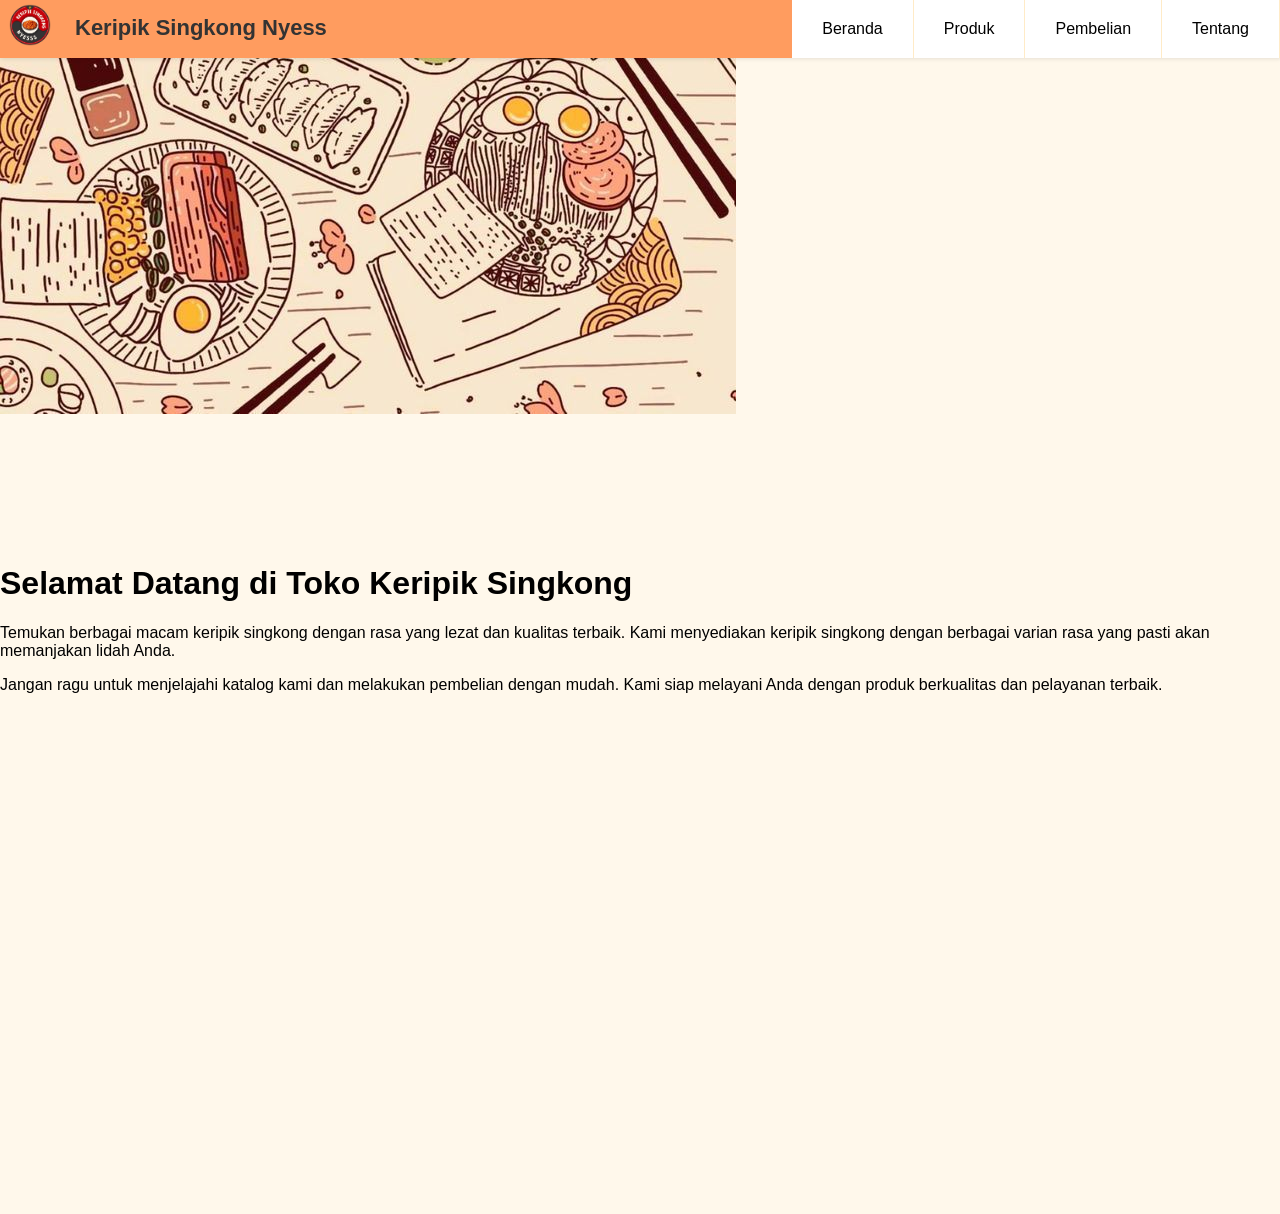
==== index.html @ a06c8d1d "Add files via upload" ====
<!DOCTYPE html>
<html lang="id">
<head>
    <meta charset="UTF-8">
    <meta name="viewport" content="width=device-width, initial-scale=1.0">
    <title>Toko Keripik Singkong</title>
    <link rel="stylesheet" href="style.css">
</head>
<body>

<header class="header">
    <img src="icon.png" alt="Logo Keripik Singkong Nyess" class="icon">
  <div class="logo">Keripik Singkong Nyess</div>

  <input class="menu-btn" type="checkbox" id="menu-btn" />
  <label class="menu-icon" for="menu-btn"><span class="navicon"></span></label>

  <ul class="menu">
    <li><a href="#top">Beranda</a></li>
    <li><a href="#produk">Produk</a></li>
    <li><a href="#pembelian">Pembelian</a></li>
    <li><a href="#tentang">Tentang</a></li>
  </ul>
</header>

<div class="container-1">
<img src="postersatu.jpeg">
</div>

<div class="content">
    <br><br><br><br><br><br><br>
  <h1>Selamat Datang di Toko Keripik Singkong</h1>
  <p>Temukan berbagai macam keripik singkong dengan rasa yang lezat dan kualitas terbaik. Kami menyediakan keripik singkong dengan berbagai varian rasa yang pasti akan memanjakan lidah Anda.</p>
  <p>Jangan ragu untuk menjelajahi katalog kami dan melakukan pembelian dengan mudah. Kami siap melayani Anda dengan produk berkualitas dan pelayanan terbaik.</p>
</div>

    <br><br><br><br><br><br><br>
    <br><br><br><br><br><br><br>
    <br><br><br><br><br><br><br>
    <br><br><br><br><br><br><br>


    <script src="script.js"></script>
</body>
</html>
---- style.css ----
body {
  margin: 0;
font-family: "Work Sans", sans-serif;
  background-color: #fff8eb;
}

a {
  color: #000;
}

/* header */
.icon {
  height: 50px;     /* Atur tinggi sesuai kebutuhan (misal 50px) */
  width: auto; 
  float: left;
  margin-left: 5px;     /* Biarkan lebar otomatis agar gambar tidak gepeng/distorsi */
  object-fit: contain; /* Memastikan gambar tetap dalam proporsi yang benar */
}

.logo {
  font-size: 24px;
  font-weight: bold;
  color: #333;
  text-decoration: none;
  margin-top: 5px;
}

.header {
  background-color: #ff9c5f;
  box-shadow: 1px 1px 4px 0 rgba(0,0,0,.1);
  position: fixed;
  width: 100%;
  font-size: 11px;
}

.header ul {
  margin: 0;
  padding: 0;
  list-style: none;
  overflow: hidden;
  background-color: #fff;
  font-size: 16px;
}

.header li a {
  display: block;
  padding: 20px 20px;
  border-right: 1px solid #ffebc7;
  text-decoration: none;
}

.header li a:hover,
.header .menu-btn:hover {
  background-color: #ffebc7;
}

.header .logo {
  display: block;
  float: left;
  font-size: 2em;
  padding: 10px 20px;
  text-decoration: none;
}

/* menu */

.header .menu {
  clear: both;
  max-height: 0;
  transition: max-height .2s ease-out;
}

/* menu icon */

.header .menu-icon {
  cursor: pointer;
  display: block;
  padding: 28px 20px;
  position: relative;
  user-select: none;
  float: right;
}

.header .menu-icon .navicon {
  background: #333;
  display: block;
  height: 2px;
  position: relative;
  transition: background .2s ease-out;
  width: 18px;
}

.header .menu-icon .navicon:before,
.header .menu-icon .navicon:after {
  background: #333;
  content: '';
  display: block;
  height: 100%;
  position: absolute;
  transition: all .2s ease-out;
  width: 100%;
}

.header .menu-icon .navicon:before {
  top: 5px;
}

.header .menu-icon .navicon:after {
  top: -5px;
}

/* menu btn */

.header .menu-btn {
  display: none;
}

.header .menu-btn:checked ~ .menu {
  max-height: 240px;
}

.header .menu-btn:checked ~ .menu-icon .navicon {
  background: transparent;
}

.header .menu-btn:checked ~ .menu-icon .navicon:before {
  transform: rotate(-45deg);
}

.header .menu-btn:checked ~ .menu-icon .navicon:after {
  transform: rotate(45deg);
}

.header .menu-btn:checked ~ .menu-icon:not(.steps) .navicon:before,
.header .menu-btn:checked ~ .menu-icon:not(.steps) .navicon:after {
  top: 0;
}

.container-1 {
  width: 100vw;
  height: auto;
  margin: 0;
}

@media (min-width: 48em) {
  .header li {
    float: left;
  }
  .header li a {
    padding: 20px 30px;
  }
  .header .menu {
    clear: none;
    float: right;
    max-height: none;
  }
  .header .menu-icon {
    display: none;
  }
}
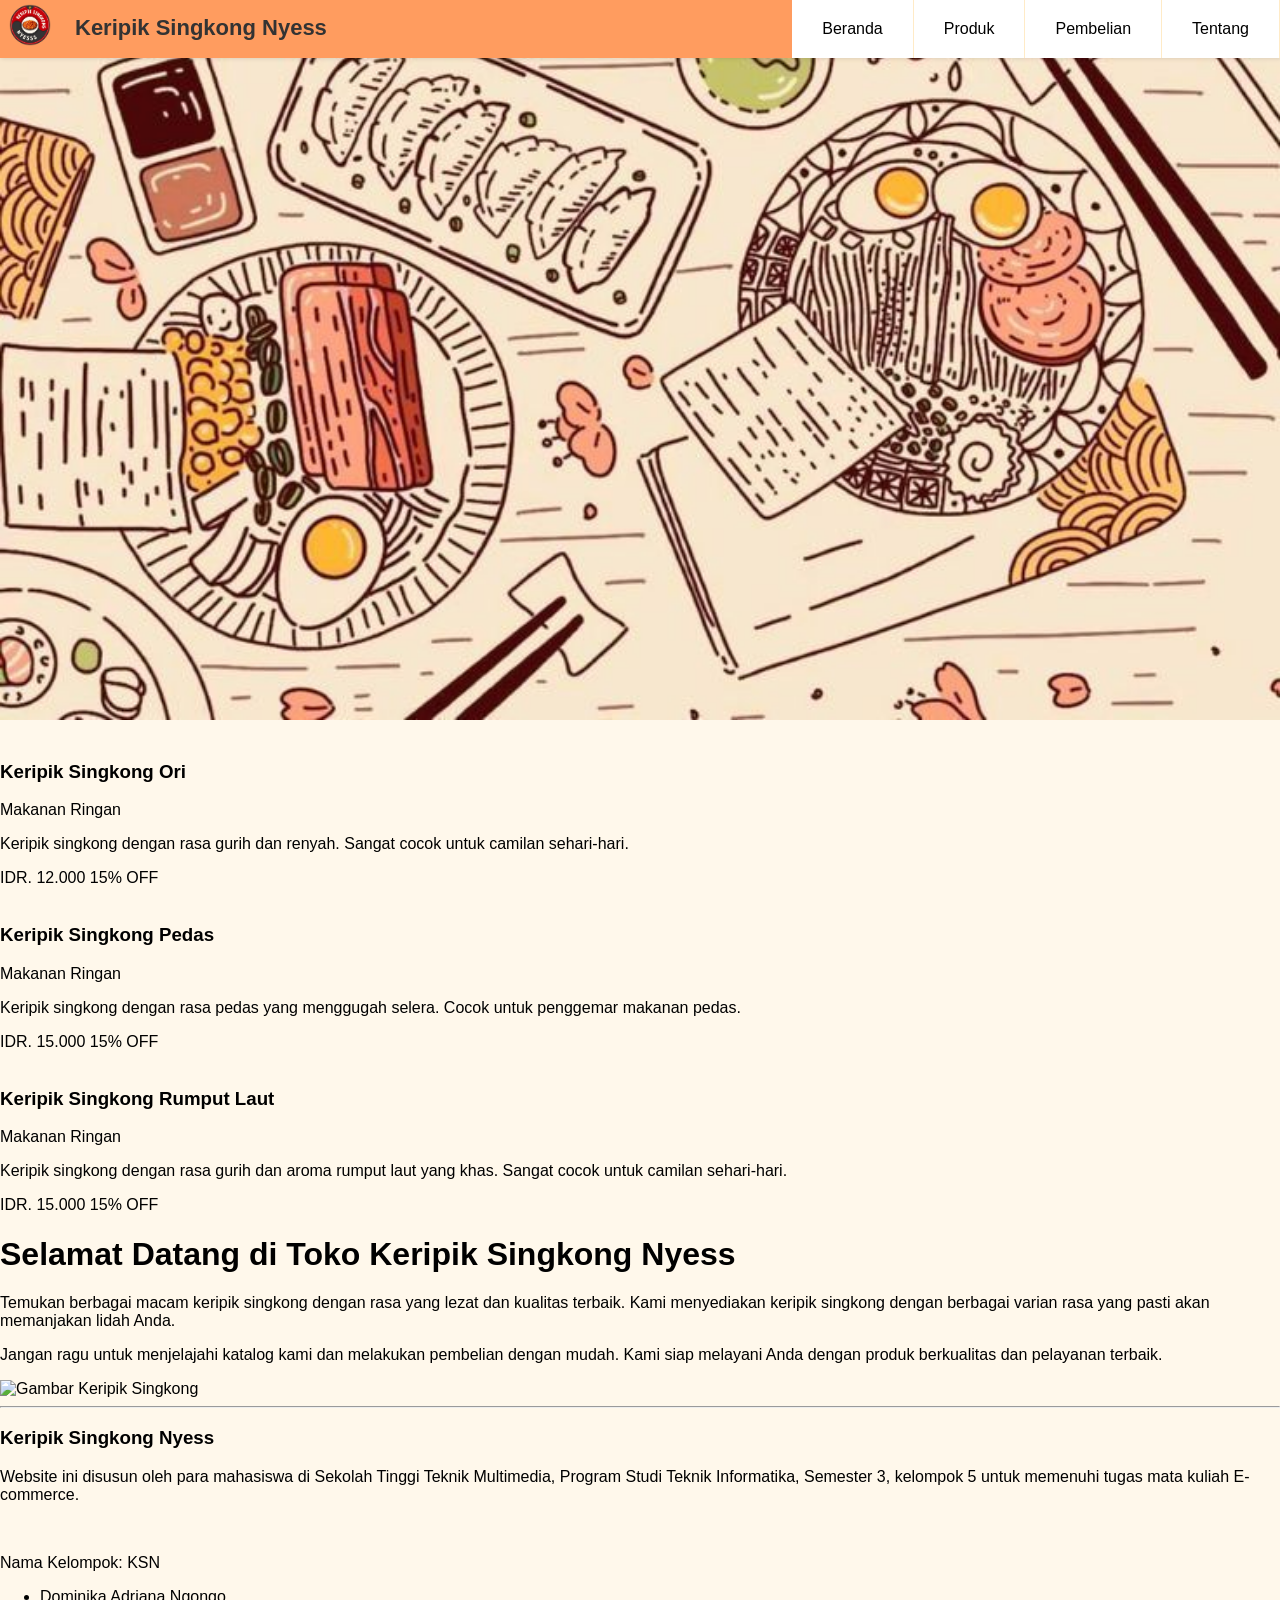
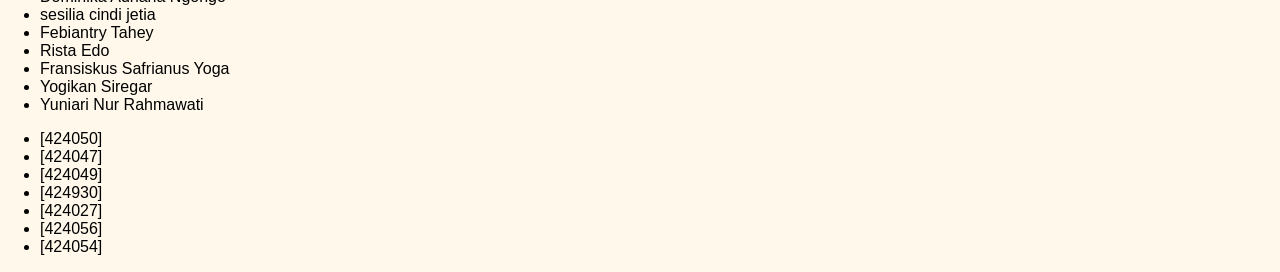
==== commit 1188af0e: "Update index.html" ====
--- a/index.html
+++ b/index.html
@@ -23,23 +23,96 @@
   </ul>
 </header>
 
-<div class="container-1">
-<img src="postersatu.jpeg">
+<div>
+<img src="postersatu.jpeg" class="container-1">
 </div>
 
-<div class="content">
-    <br><br><br><br><br><br><br>
-  <h1>Selamat Datang di Toko Keripik Singkong</h1>
+<div class="bodi">
+<div class="products-grid">
+<a name="produk"></a>
+
+      <div class="product-card">
+        <img src="crisp.jpeg" alt="" class="product-image" />
+        <div class="product-details">
+          <h3 class="product-name">Keripik Singkong Ori</h3>
+          <div class="product-category">Makanan Ringan</div>
+          <p class="product-description">Keripik singkong dengan rasa gurih dan renyah. Sangat cocok untuk camilan sehari-hari.</p>
+        </div>
+        <div class="product-price">
+          IDR. 12.000 <span class="discount">15% OFF</span>
+        </div>
+      </div>
+
+      <div class="product-card">
+        <img src="cripsdua.jpeg" alt="" class="product-image" />
+        <div class="product-details">
+          <h3 class="product-name">Keripik Singkong Pedas</h3>
+          <div class="product-category">Makanan Ringan</div>
+          <p class="product-description">Keripik singkong dengan rasa pedas yang menggugah selera. Cocok untuk penggemar makanan pedas.</p>
+        </div>
+        <div class="product-price">
+          IDR. 15.000 <span class="discount">15% OFF</span>
+        </div>
+      </div>
+
+      <div class="product-card">
+        <img src="crisptiga.jpeg" alt="" class="product-image" />
+        <div class="product-details">
+          <h3 class="product-name">Keripik Singkong Rumput Laut</h3>
+          <div class="product-category">Makanan Ringan</div>
+          <p class="product-description">Keripik singkong dengan rasa gurih dan aroma rumput laut yang khas. Sangat cocok untuk camilan sehari-hari.</p>
+        </div>
+        <div class="product-price">
+          IDR. 15.000 <span class="discount">15% OFF</span>
+        </div>
+      </div>
+</div>
+
+<div class="brand">
+    <div class="content">
+  <h1>Selamat Datang di Toko Keripik Singkong Nyess</h1>
   <p>Temukan berbagai macam keripik singkong dengan rasa yang lezat dan kualitas terbaik. Kami menyediakan keripik singkong dengan berbagai varian rasa yang pasti akan memanjakan lidah Anda.</p>
   <p>Jangan ragu untuk menjelajahi katalog kami dan melakukan pembelian dengan mudah. Kami siap melayani Anda dengan produk berkualitas dan pelayanan terbaik.</p>
+    </div>
+
+    <div class="image-container">
+      <img src="iklan.jpeg" alt="Gambar Keripik Singkong" class="brand-image">
+    </div>
 </div>
 
-    <br><br><br><br><br><br><br>
-    <br><br><br><br><br><br><br>
-    <br><br><br><br><br><br><br>
-    <br><br><br><br><br><br><br>
+<hr>
 
+<div class="footer">
+    <a name="tentang"></a>
+<h3>Keripik Singkong Nyess</h3>
+<p>Website ini disusun oleh para mahasiswa di Sekolah Tinggi Teknik Multimedia, Program Studi Teknik Informatika, Semester 3, kelompok 5 untuk memenuhi tugas mata kuliah E-commerce.</p>
+<br>
 
-    <script src="script.js"></script>
+<p class="mahasiswa">Nama Kelompok: KSN</p>
+
+<div class="anggota">
+<ul class="nama">
+    <li>Dominika Adriana Ngongo  </li>
+    <li>sesilia cindi jetia</li>
+    <li>Febiantry Tahey</li>
+    <li>Rista Edo</li>
+    <li>Fransiskus Safrianus Yoga</li>
+    <li>Yogikan Siregar</li>
+    <li>Yuniari Nur Rahmawati</li>
+</ul>
+
+<ul class="nim">
+    <li>[424050]</li>
+    <li>[424047]</li>
+    <li>[424049]</li>
+    <li>[424930]</li>
+    <li>[424027]</li>
+    <li>[424056]</li>
+    <li>[424054]</li>
+</div>
+</div>
+
+</div>
+<script src="script.js"></script>
 </body>
-</html>+</html>
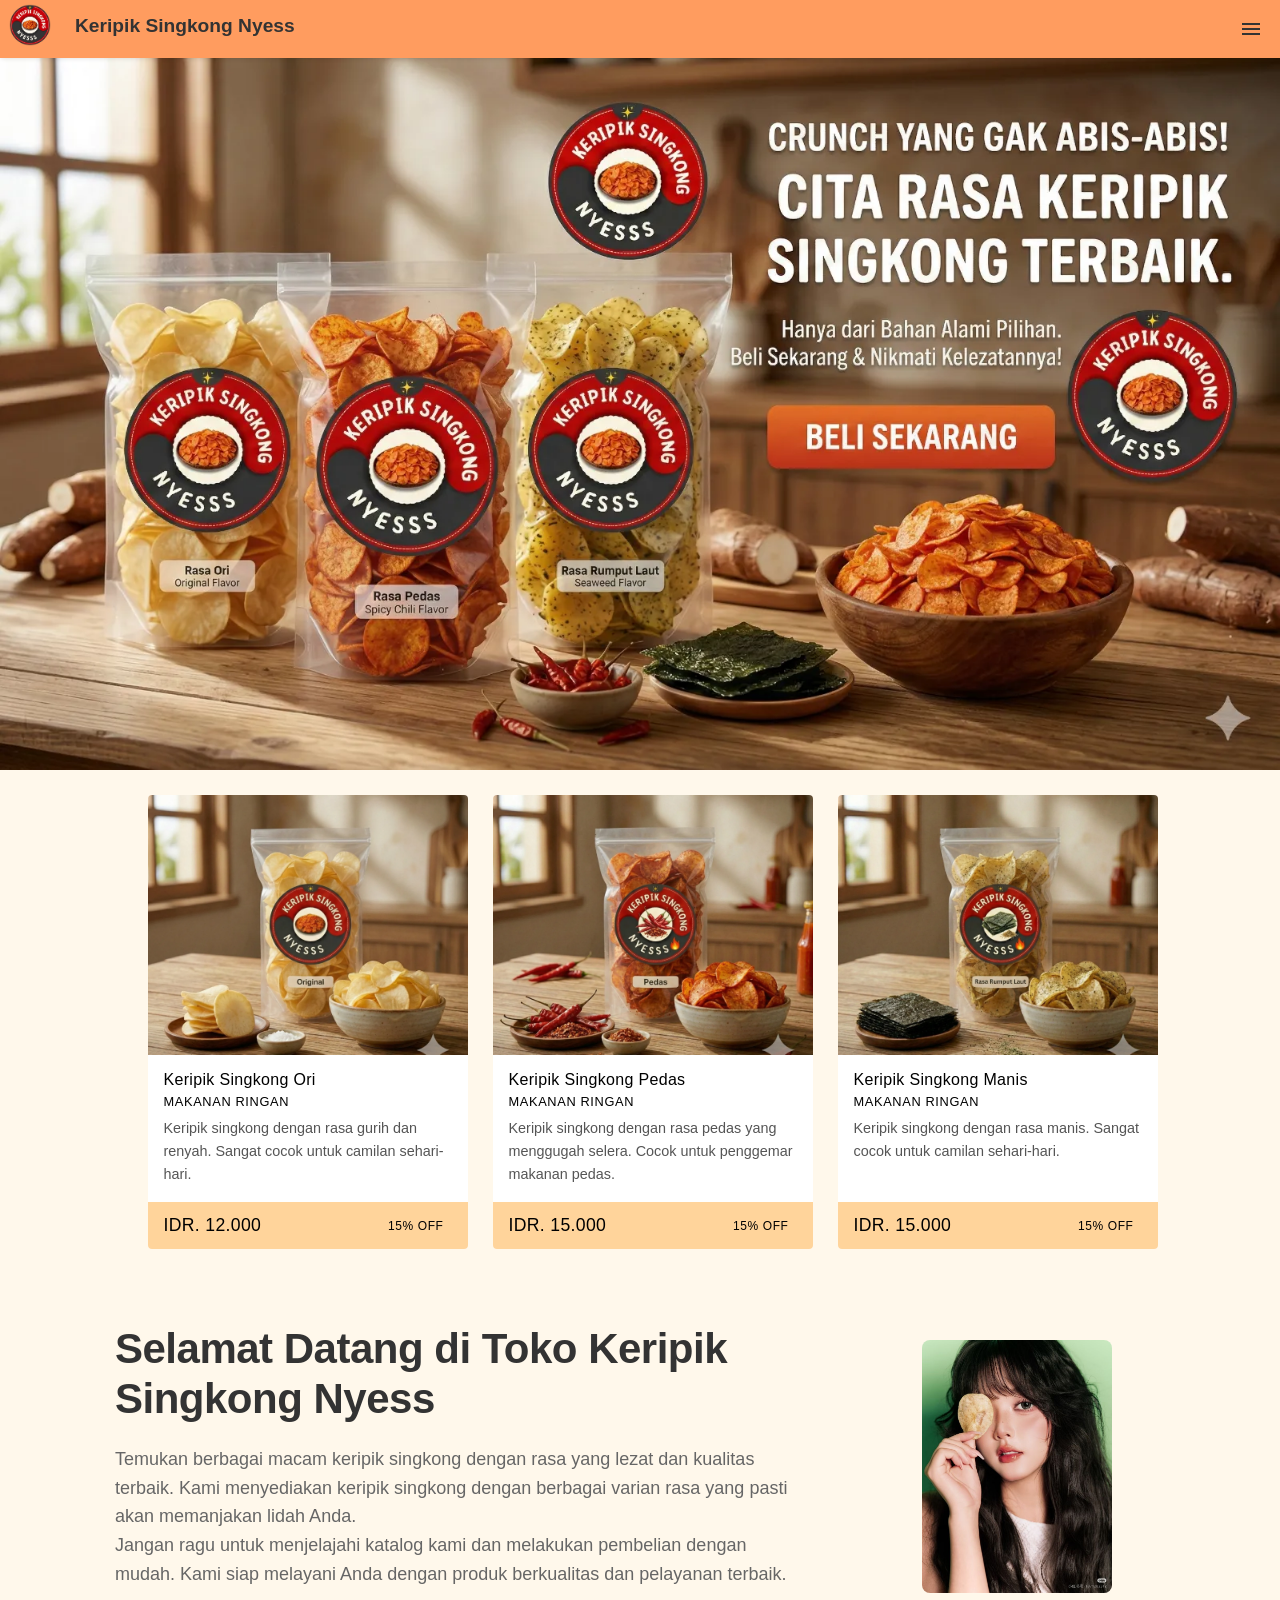
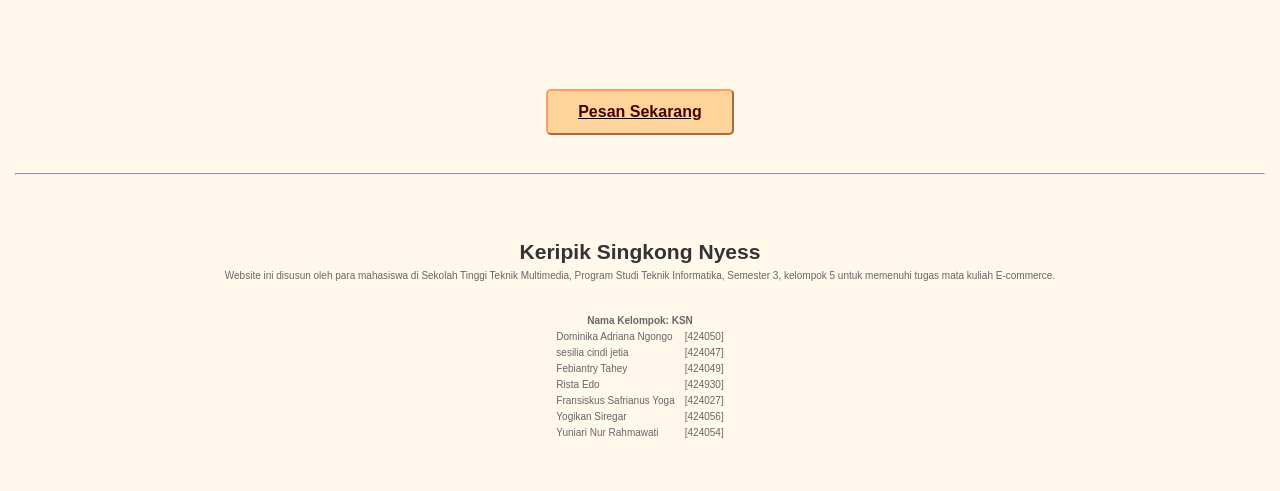
==== commit e73fc8d9: "Add files via upload" ====
--- a/index.html
+++ b/index.html
@@ -24,7 +24,7 @@
 </header>
 
 <div>
-<img src="postersatu.jpeg" class="container-1">
+<img src="postersatu.png" class="container-1">
 </div>
 
 <div class="bodi">
@@ -32,7 +32,7 @@
 <a name="produk"></a>
 
       <div class="product-card">
-        <img src="crisp.jpeg" alt="" class="product-image" />
+        <img src="crisp.png" alt="" class="product-image" />
         <div class="product-details">
           <h3 class="product-name">Keripik Singkong Ori</h3>
           <div class="product-category">Makanan Ringan</div>
@@ -44,7 +44,7 @@
       </div>
 
       <div class="product-card">
-        <img src="cripsdua.jpeg" alt="" class="product-image" />
+        <img src="cripsdua.png" alt="" class="product-image" />
         <div class="product-details">
           <h3 class="product-name">Keripik Singkong Pedas</h3>
           <div class="product-category">Makanan Ringan</div>
@@ -56,11 +56,11 @@
       </div>
 
       <div class="product-card">
-        <img src="crisptiga.jpeg" alt="" class="product-image" />
+        <img src="crisptiga.png" alt="" class="product-image" />
         <div class="product-details">
-          <h3 class="product-name">Keripik Singkong Rumput Laut</h3>
+          <h3 class="product-name">Keripik Singkong Manis</h3>
           <div class="product-category">Makanan Ringan</div>
-          <p class="product-description">Keripik singkong dengan rasa gurih dan aroma rumput laut yang khas. Sangat cocok untuk camilan sehari-hari.</p>
+          <p class="product-description">Keripik singkong dengan rasa manis. Sangat cocok untuk camilan sehari-hari.</p>
         </div>
         <div class="product-price">
           IDR. 15.000 <span class="discount">15% OFF</span>
@@ -75,11 +75,17 @@
   <p>Jangan ragu untuk menjelajahi katalog kami dan melakukan pembelian dengan mudah. Kami siap melayani Anda dengan produk berkualitas dan pelayanan terbaik.</p>
     </div>
 
+    <a name="pembelian"></a>
+
     <div class="image-container">
       <img src="iklan.jpeg" alt="Gambar Keripik Singkong" class="brand-image">
     </div>
 </div>
-
+    
+<a href="index2.html">
+  <button class="btn">Pesan Sekarang</button>
+</a>
+<br>
 <hr>
 
 <div class="footer">
@@ -109,10 +115,11 @@
     <li>[424027]</li>
     <li>[424056]</li>
     <li>[424054]</li>
+    </ul>
 </div>
 </div>
 
 </div>
 <script src="script.js"></script>
 </body>
-</html>
+</html>
--- a/style.css
+++ b/style.css
@@ -1,7 +1,21 @@
+html {
+  scroll-behavior: smooth;
+  scroll-padding-top: 80px;
+  overflow-x: hidden;
+}
+
+* {
+  box-sizing: border-box;
+  margin: 0;
+  padding: 0;
+}
+
 body {
   margin: 0;
-font-family: "Work Sans", sans-serif;
+  overflow-x: hidden;
+font-family: "'Segoe UI', 'Helvetica Neue', Arial", sans-serif;
   background-color: #fff8eb;
+  padding-top: 80px;
 }
 
 a {
@@ -18,7 +32,7 @@
 }
 
 .logo {
-  font-size: 24px;
+  font-size: 1em;
   font-weight: bold;
   color: #333;
   text-decoration: none;
@@ -29,8 +43,16 @@
   background-color: #ff9c5f;
   box-shadow: 1px 1px 4px 0 rgba(0,0,0,.1);
   position: fixed;
+  top: 0;
+  left: 0;
   width: 100%;
-  font-size: 11px;
+  font-size: 0.6em;
+  z-index: 1000;
+}
+
+/* add top padding equal to header height so content doesn't hide */
+body {
+  padding-top: 56px;
 }
 
 .header ul {
@@ -137,24 +159,445 @@
 }
 
 .container-1 {
+  /* span full viewport width regardless of parent padding */
+  position: relative;
+  left: 50%;
+  right: 50%;
+  margin-left: -50vw;
+  margin-right: -50vw;
   width: 100vw;
+  display: block;
+  padding: 0;
+}
+
+/* mobile tweak: remove top margin so header sits flush */
+@media (min-width: 100vw) {
+  body {
+    margin: 0;
+  }
+
+  .container-1 {
+    margin-top: 0;
+  }
+
+  .bodi {
+    margin: 0;
+    padding-left: 15px;
+    padding-right: 15px;
+}
+
+ .footer {
+    width: 100%;
+    margin: 0 10px;
+    justify-content: center;
+  }
+
+  .footer p {
+    font-size: 10px;
+  }
+
+  .footer .anggota {
+    flex-direction: row;
+    gap: 10px;
+    font-size: 10px;
+    justify-content: center;
+}
+
+
+/* Styling untuk Judul (Heading) */
+h1 {
+    font-family: 'Segoe UI', Roboto, Helvetica, Arial, sans-serif;
+    font-weight: 800; /* Membuat font sangat tebal */
+    font-size: 42px;  /* Ukuran besar sesuai referensi */
+    color: #333333;   /* Abu-abu gelap, bukan hitam pekat */
+    line-height: 1.2;
+    margin-bottom: 20px;
+    letter-spacing: -0.5px; /* Sedikit merapat untuk kesan modern */
+}
+
+/* Styling untuk Deskripsi (Paragraph) */
+p {
+    font-family: 'Segoe UI', Roboto, Helvetica, Arial, sans-serif;
+    font-weight: 400;
+    font-size: 18px;
+    color: #666666;   /* Warna teks lebih muda dari judul */
+    line-height: 1.6;  /* Memberikan ruang agar mudah dibaca */
+}
+
+.footer {
+  text-align: center;
+  font-family: 'Segoe UI', Roboto, Helvetica, Arial, sans-serif;
+  font-weight: 400;
+  font-size: 18px;
+  color: #666666;   /* Warna teks lebih muda dari judul */
+  line-height: 1.6;  /* Memberikan ruang agar mudah dibaca */
+  padding: 20px;
+  margin: 0 auto;
+  max-width: calc(100% - 80px); /* keep the 40px side gutters */
+}
+
+.footer h3 {
+  color: #333333;
+}
+
+.footer ul {
+  list-style-type: none;
+  padding-left: 0;
+}
+
+.mahasiswa {
+  text-align: center;
+}
+
+.anggota {
+  display: flex;
+  flex-direction: row;
+  justify-content: center;
+  align-items: center;
+  align-content: center;
+  gap: 20px;
+}
+
+  }
+
+/* animasi card masuk satu persatu */
+@keyframes fadeInUp {
+  from {
+    opacity: 0;
+    transform: translateY(30px);
+  }
+  to {
+    opacity: 1;
+    transform: translateY(0);
+  }
+}
+
+/* animasi slide dari kiri ke kanan */
+@keyframes slideInFromLeft {
+  from {
+    opacity: 0;
+    transform: translateX(-50px);
+  }
+  to {
+    opacity: 1;
+    transform: translateX(0);
+  }
+}
+
+/* animasi slide dari kanan ke kiri */
+@keyframes slideInFromRight {
+  from {
+    opacity: 0;
+    transform: translateX(50px);
+  }
+  to {
+    opacity: 1;
+    transform: translateX(0);
+  }
+}
+
+/*media close */
+
+.products-grid {
+  display: flex;
+  flex-wrap: wrap;
+  gap: 25px;
+  margin: 25px;
+  justify-content: center;
+}
+
+.products-grid :hover .product-card {
+  box-shadow: 0 4px 12px rgba(0, 0, 0, 0.08);
+  transition: all 0.2s ease;
+}
+
+.product-card {
+  background-color: white;
+  border-radius: 4px;
+  overflow: hidden;
+  box-shadow: var(--shadow);
+  /* smooth transition untuk hover effect */
+  transition: all 0.3s ease;
+  display: grid;
+  grid-template-rows: auto 1fr auto auto;
+  grid-template-columns: subgrid;
+  border: 1px solid var(--border);
+  /* ensure each card stays reasonably wide */
+  min-width: 320px;
+  /* default state sebelum animasi dipicu */
+  opacity: 0;
+  transform: translateY(30px);
+}
+
+/* class yang dipicu oleh JS untuk trigger animasi */
+.product-card.animate-in {
+  animation: fadeInUp 0.6s ease-out forwards;
+}
+
+/* stagger delay untuk setiap card saat animate-in */
+.product-card.animate-in:nth-child(1) { animation-delay: 0s; }
+.product-card.animate-in:nth-child(2) { animation-delay: 0.1s; }
+.product-card.animate-in:nth-child(3) { animation-delay: 0.2s; }
+.product-card.animate-in:nth-child(4) { animation-delay: 0.3s; }
+.product-card.animate-in:nth-child(5) { animation-delay: 0.4s; }
+.product-card.animate-in:nth-child(6) { animation-delay: 0.5s; }
+.product-card.animate-in:nth-child(n+7) { animation-delay: 0.6s; }
+
+
+
+.product-card:hover {
+  /* shadow lebih dramatis saat hover */
+  box-shadow: 0 8px 20px rgba(0, 0, 0, 0.12);
+  /* kartu naiknya sedikit */
+  transform: translateY(-4px);
+}
+
+.product-image {
+  height: 260px;
+  width: 100%;
+  object-fit: cover;
+  grid-column: 1 / -1;
+  background-color: #f2f2f2;
+}
+
+.product-details {
+  padding: 1rem;
+  grid-column: 1 / -1;
+}
+
+.product-name {
+  font-weight: 500;
+  font-size: 1rem;
+  margin-bottom: 0.3rem;
+  color: var(--dark);
+  letter-spacing: 0.02em;
+}
+
+.product-category {
+  font-size: 0.8rem;
+  color: var(--secondary);
+  margin-bottom: 0.5rem;
+  text-transform: uppercase;
+  letter-spacing: 0.05em;
+}
+
+.product-description {
+  font-size: 0.9rem;
+  color: #555;
+  font-weight: 300;
+}
+
+.product-price {
+  padding: 0.8rem 1rem;
+  font-weight: 500;
+  font-size: 1.1rem;
+  color: var(--primary);
+  background-color: rgb(255, 212, 155);
+  grid-column: 1 / -1;
+  display: flex;
+  align-items: center;
+  justify-content: space-between;
+  letter-spacing: 0.02em;
+}
+
+.discount {
+  font-size: 0.75rem;
+  background-color: var(--accent);
+  color: var(--dark);
+  padding: 0.2rem 0.5rem;
+  border-radius: 2px;
+  font-weight: 400;
+  letter-spacing: 0.05em;
+}
+
+.product-actions {
+  display: grid;
+  grid-template-columns: 1fr 1fr;
+  gap: 10px;
+  padding: 1rem;
+  grid-column: 1 / -1;
+}
+
+.wishlist-btn {
+  background-color: white;
+  border: 1px solid var(--border);
+  padding: 0.6rem;
+  border-radius: 2px;
+  cursor: pointer;
+  display: flex;
+  align-items: center;
+  justify-content: center;
+  color: var(--dark);
+  font-weight: 400;
+  letter-spacing: 0.05em;
+  text-transform: uppercase;
+  font-size: 0.85rem;
+}
+
+.brand {
+  display: flex;
+  align-items: center;
+  justify-content: center;
+  margin-top: 20px;
+  margin-bottom: 50px;
+  margin-left: 25px;
+  margin-right: 25px;
+}
+
+
+.brand .content {
+  opacity: 0;
+  transform: translateX(-50px);
+}
+
+.brand .content.animate-in {
+  animation: slideInFromLeft 0.7s ease-out forwards;
+}
+
+.brand .image-container {
+  opacity: 0;
+  transform: translateX(50px);
+}
+
+.brand .image-container.animate-in {
+  animation: slideInFromRight 0.7s ease-out forwards;
+}
+
+
+.brand-image {
+  max-width: 50%;
   height: auto;
-  margin: 0;
-}
-
-@media (min-width: 48em) {
-  .header li {
-    float: left;
-  }
-  .header li a {
-    padding: 20px 30px;
-  }
-  .header .menu {
-    clear: none;
-    float: right;
-    max-height: none;
-  }
-  .header .menu-icon {
-    display: none;
-  }
-}+  border-radius: 8px;
+  float: right;
+  margin-right: 10vw;
+  margin-top: 20px;
+}
+
+
+  /* content area adjustments */
+  .content {
+    margin: 20px auto;
+    max-width: 100%;
+    padding: 0 10px;
+    text-align: left;
+  }
+
+  button {
+    padding: 10px 20px;
+    color: rgb(71, 4, 4);
+    font-weight: bold;
+    border-radius: 4px;
+    cursor: pointer;
+    font-family: 'Segoe UI', Roboto, Helvetica, Arial, sans-serif;
+    font-size: 16px;
+    margin-left: 65px;
+  }
+  
+  .btn {
+  background: rgb(255, 212, 155);
+  border-color: #ff9c5f;
+  display: block;
+  margin: 20px auto;
+  padding: 12px 30px;
+  color: rgb(70, 3, 3);
+  border-radius: 5px;
+}
+.btn:hover {
+   background: #ff9c5f;
+}
+
+  /* footer margins too */
+  .footer {
+    width: 100%;
+    margin: 0 10px;
+    justify-content: center;
+  }
+
+  .footer p {
+    font-size: 10px;
+  }
+
+  .footer .anggota {
+    flex-direction: row;
+    gap: 10px;
+    font-size: 10px;
+    justify-content: center;
+}
+
+.content {
+  max-width: 800px;
+  margin: 50px;
+text-align: left;
+margin-left: 65px;
+}
+
+
+/* Styling untuk Judul (Heading) */
+h1 {
+    font-family: 'Segoe UI', Roboto, Helvetica, Arial, sans-serif;
+    font-weight: 800; /* Membuat font sangat tebal */
+    font-size: 42px;  /* Ukuran besar sesuai referensi */
+    color: #333333;   /* Abu-abu gelap, bukan hitam pekat */
+    line-height: 1.2;
+    margin-bottom: 20px;
+    letter-spacing: -0.5px; /* Sedikit merapat untuk kesan modern */
+}
+
+/* Styling untuk Deskripsi (Paragraph) */
+p {
+    font-family: 'Segoe UI', Roboto, Helvetica, Arial, sans-serif;
+    font-weight: 400;
+    font-size: 18px;
+    color: #666666;   /* Warna teks lebih muda dari judul */
+    line-height: 1.6;  /* Memberikan ruang agar mudah dibaca */
+}
+
+.footer {
+  text-align: center;
+  font-family: 'Segoe UI', Roboto, Helvetica, Arial, sans-serif;
+  font-weight: 400;
+  font-size: 18px;
+  color: #666666;   /* Warna teks lebih muda dari judul */
+  line-height: 1.6;  /* Memberikan ruang agar mudah dibaca */
+  padding: 50px;
+  margin: 0 auto;
+  margin-top: 10px;
+  max-width: calc(100% - 80px); /* keep the 40px side gutters */
+}
+
+.footer h3 {
+  color: #333333;
+}
+
+.footer ul {
+  list-style-type: none;
+  padding-left: 0;
+}
+
+.mahasiswa {
+  text-align: center;
+  font-weight: bold;
+}
+
+.anggota {
+  display: flex;
+  flex-direction: row;
+  justify-content: center;
+  align-items: center;
+  gap: 20px;
+}
+
+.nama, .nim {
+  list-style: none;
+  padding: 0;
+  display: flex;
+  flex-direction: column;
+}
+
+.nama {
+  align-items: flex-start;
+}
+
+.nim {
+  align-items: center;
+}
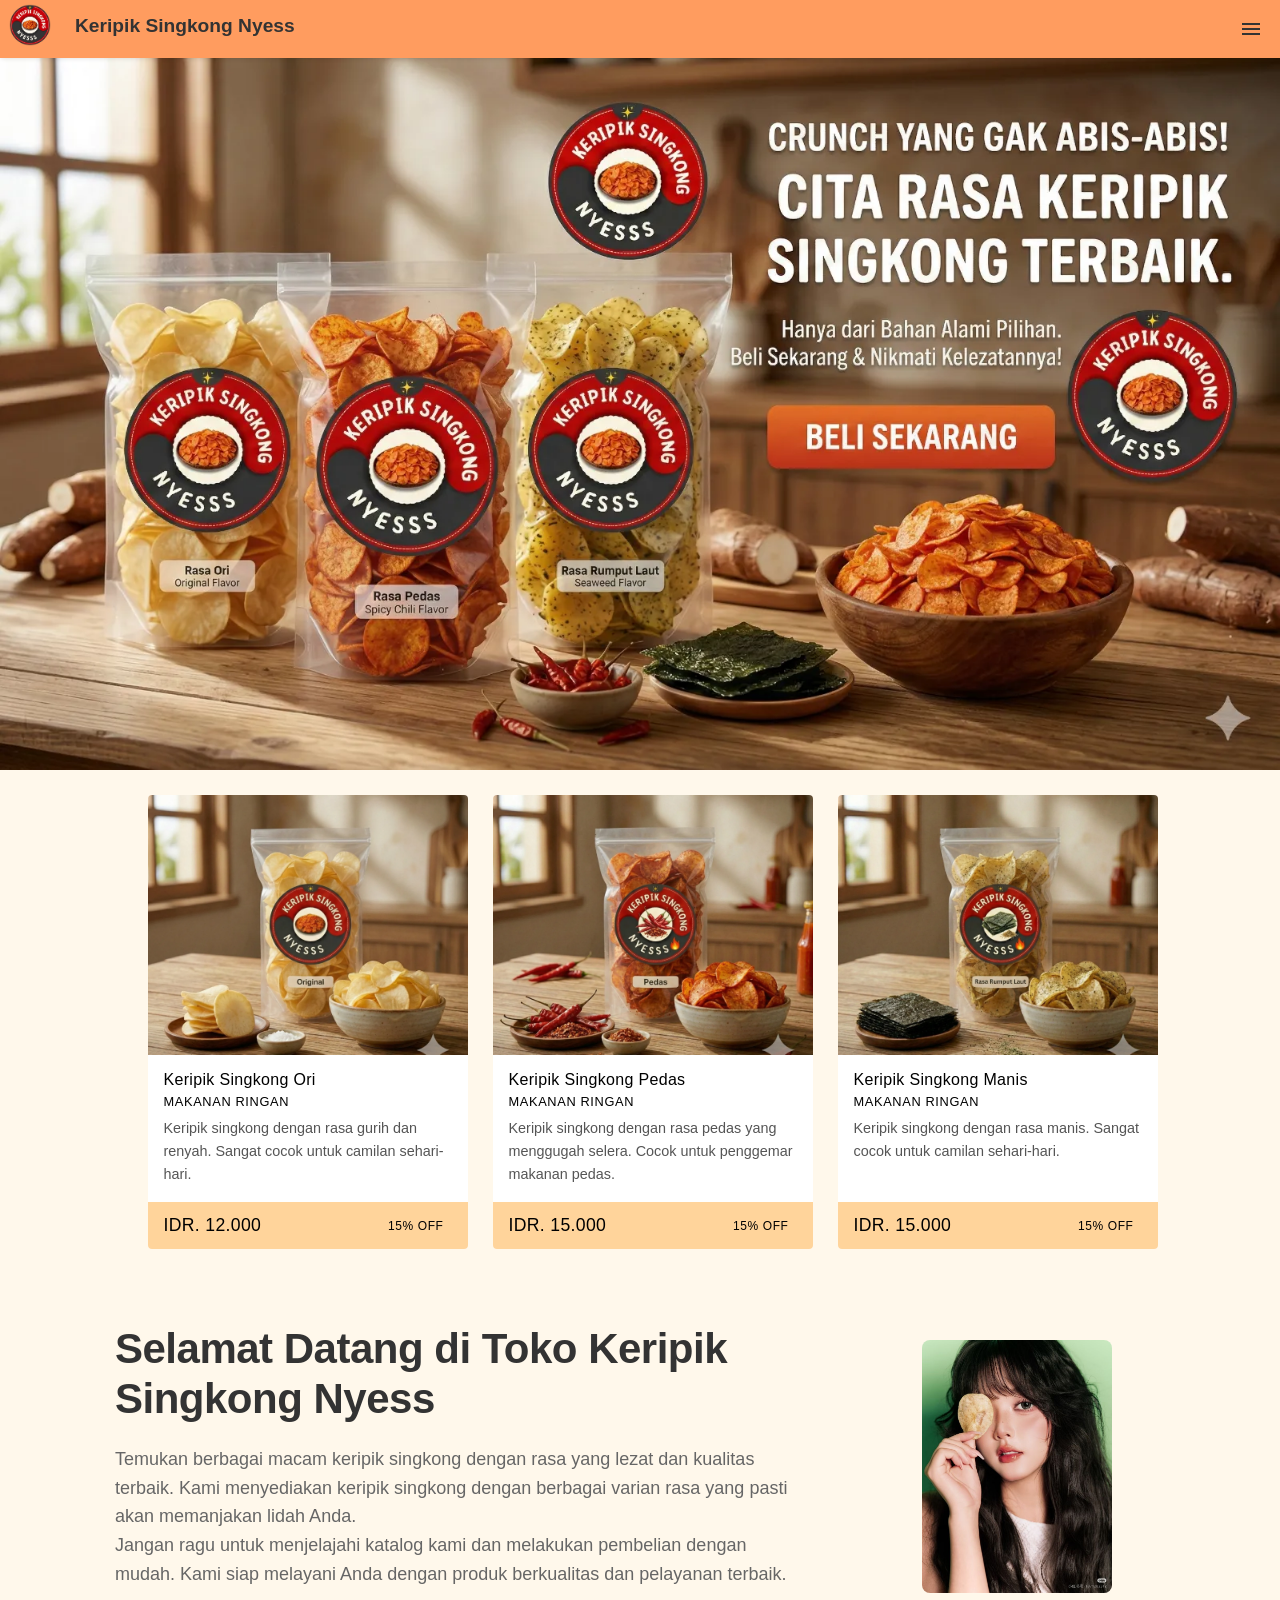
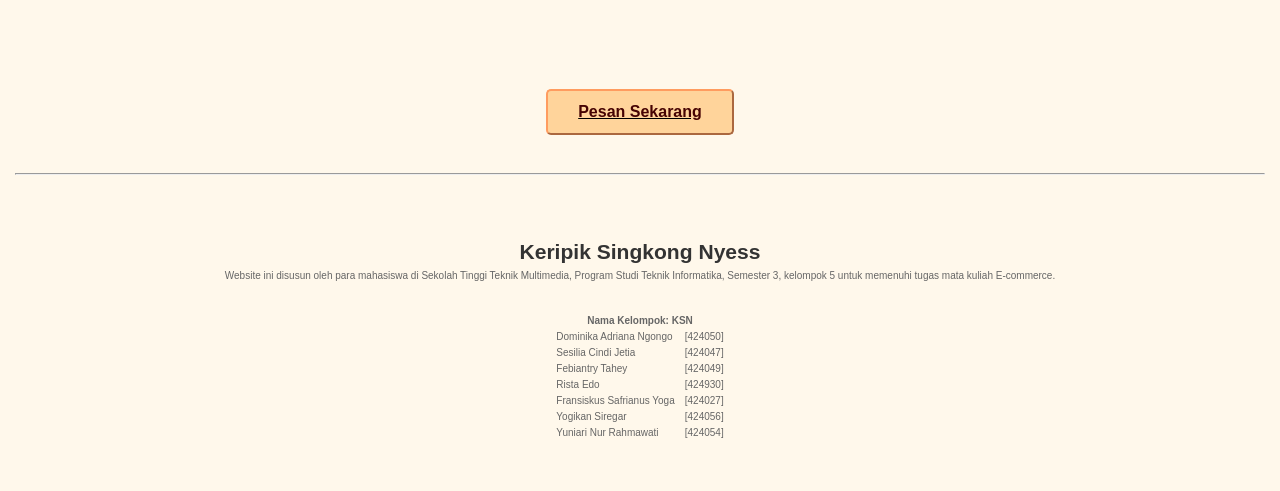
==== commit 46048888: "Update index.html" ====
--- a/index.html
+++ b/index.html
@@ -99,7 +99,7 @@
 <div class="anggota">
 <ul class="nama">
     <li>Dominika Adriana Ngongo  </li>
-    <li>sesilia cindi jetia</li>
+    <li>Sesilia Cindi Jetia</li>
     <li>Febiantry Tahey</li>
     <li>Rista Edo</li>
     <li>Fransiskus Safrianus Yoga</li>
@@ -122,4 +122,5 @@
 </div>
 <script src="script.js"></script>
 </body>
-</html>+
+</html>
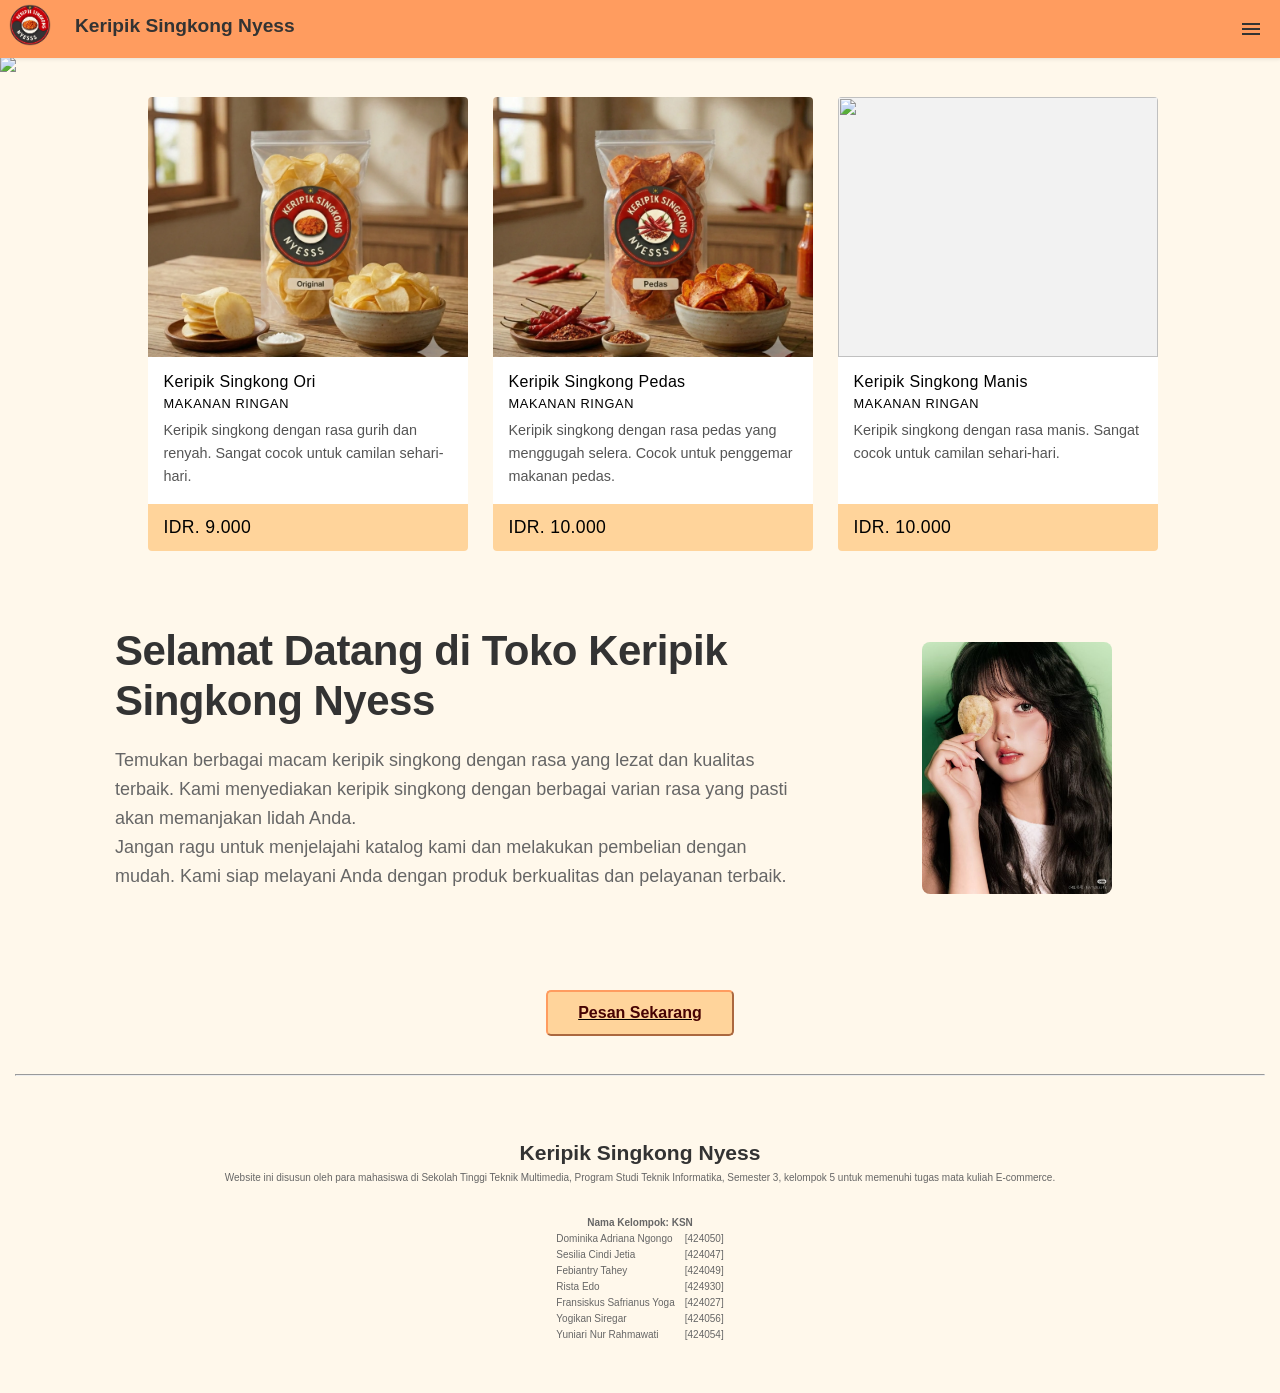
==== commit d940142d: "Update index.html" ====
--- a/index.html
+++ b/index.html
@@ -39,7 +39,7 @@
           <p class="product-description">Keripik singkong dengan rasa gurih dan renyah. Sangat cocok untuk camilan sehari-hari.</p>
         </div>
         <div class="product-price">
-          IDR. 12.000 <span class="discount">15% OFF</span>
+          IDR. 9.000 
         </div>
       </div>
 
@@ -51,7 +51,7 @@
           <p class="product-description">Keripik singkong dengan rasa pedas yang menggugah selera. Cocok untuk penggemar makanan pedas.</p>
         </div>
         <div class="product-price">
-          IDR. 15.000 <span class="discount">15% OFF</span>
+          IDR. 10.000 
         </div>
       </div>
 
@@ -63,7 +63,7 @@
           <p class="product-description">Keripik singkong dengan rasa manis. Sangat cocok untuk camilan sehari-hari.</p>
         </div>
         <div class="product-price">
-          IDR. 15.000 <span class="discount">15% OFF</span>
+          IDR. 10.000 
         </div>
       </div>
 </div>
@@ -124,3 +124,4 @@
 </body>
 
 </html>
+
